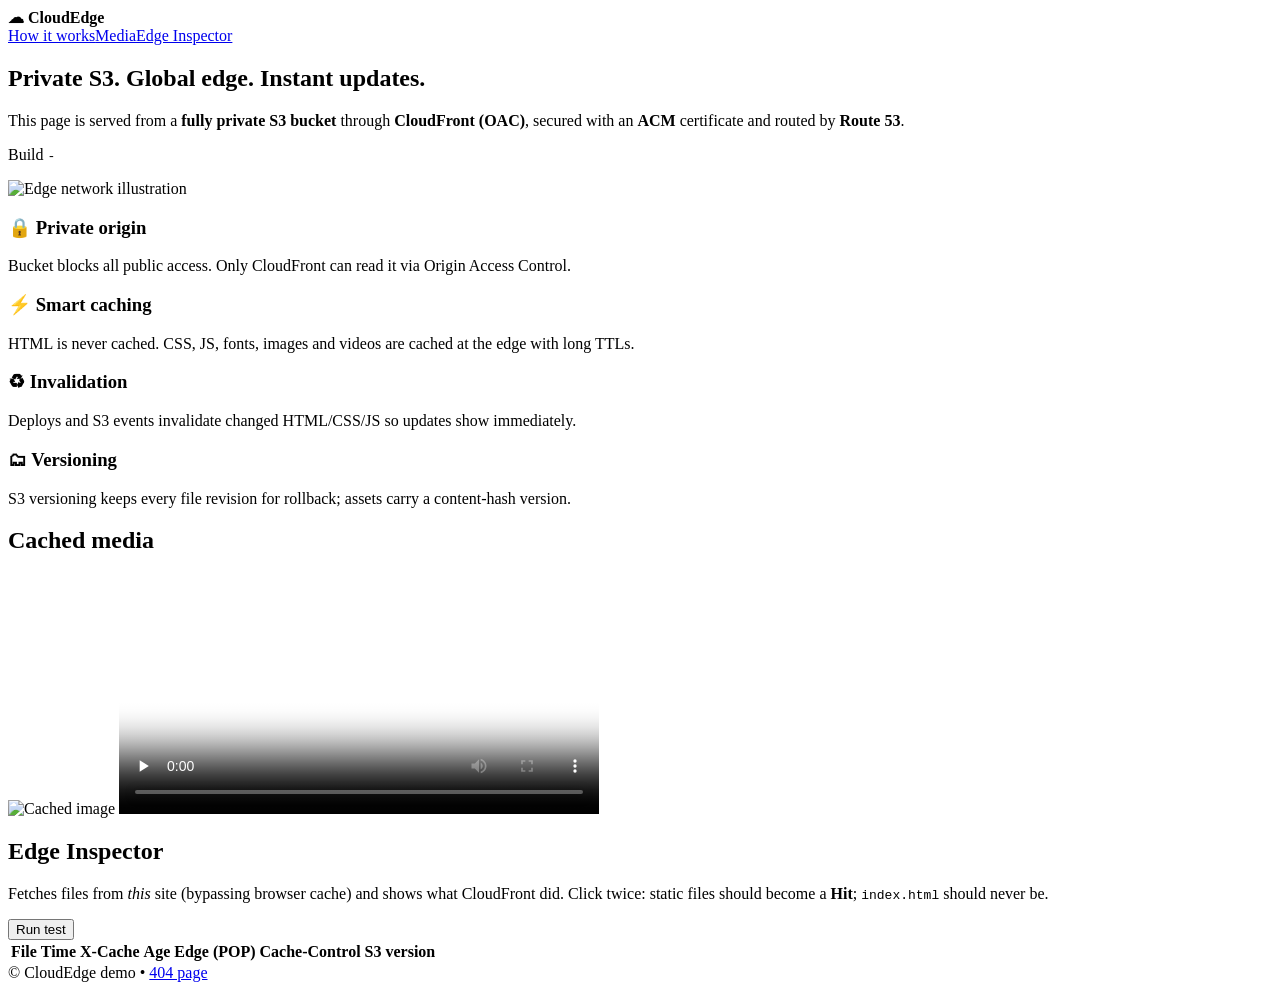
==== website/index.html @ f9584ca4 "website content" ====
<!DOCTYPE html>
<html lang="en">
<head>
  <meta charset="utf-8">
  <meta name="viewport" content="width=device-width, initial-scale=1">
  <meta name="build" content="__VERSION__">
  <title>CloudEdge – Private S3 + CloudFront Static Site</title>
  <meta name="description" content="Static website served privately from S3 through CloudFront with OAC, ACM TLS and Route 53.">
  <link rel="icon" href="/images/favicon.svg" type="image/svg+xml">
  <link rel="stylesheet" href="/css/style.css?v=__VERSION__">
</head>
<body>
  <header class="nav">
    <strong>☁ CloudEdge</strong>
    <nav><a href="#how">How it works</a><a href="#media">Media</a><a href="#inspector">Edge Inspector</a></nav>
  </header>

  <section class="hero">
    <div>
      <h1>Private S3. Global edge. Instant updates.</h1>
      <p>This page is served from a <b>fully private S3 bucket</b> through <b>CloudFront (OAC)</b>,
         secured with an <b>ACM</b> certificate and routed by <b>Route 53</b>.</p>
      <p class="pill">Build <code id="build">-</code></p>
    </div>
    <img src="/images/hero.svg?v=__VERSION__" alt="Edge network illustration" width="520" height="320">
  </section>

  <section id="how" class="grid">
    <article><h3>🔒 Private origin</h3><p>Bucket blocks all public access. Only CloudFront can read it via Origin Access Control.</p></article>
    <article><h3>⚡ Smart caching</h3><p>HTML is never cached. CSS, JS, fonts, images and videos are cached at the edge with long TTLs.</p></article>
    <article><h3>♻ Invalidation</h3><p>Deploys and S3 events invalidate changed HTML/CSS/JS so updates show immediately.</p></article>
    <article><h3>🗂 Versioning</h3><p>S3 versioning keeps every file revision for rollback; assets carry a content-hash version.</p></article>
  </section>

  <section id="media">
    <h2>Cached media</h2>
    <div class="media">
      <img src="/images/hero.svg?v=__VERSION__" alt="Cached image" loading="lazy">
      <video controls preload="none" poster="/images/hero.svg" width="480">
        <source src="/videos/demo.mp4" type="video/mp4">
      </video>
    </div>
  </section>

  <section id="inspector">
    <h2>Edge Inspector</h2>
    <p>Fetches files from <i>this</i> site (bypassing browser cache) and shows what CloudFront did. Click twice: static files should become a <b>Hit</b>; <code>index.html</code> should never be.</p>
    <button id="run">Run test</button>
    <div class="table-wrap">
      <table id="result">
        <thead><tr><th>File</th><th>Time</th><th>X-Cache</th><th>Age</th><th>Edge (POP)</th><th>Cache-Control</th><th>S3 version</th></tr></thead>
        <tbody></tbody>
      </table>
    </div>
  </section>

  <footer>© CloudEdge demo • <a href="/error.html">404 page</a></footer>
  <script src="/js/app.js?v=__VERSION__" defer></script>
</body>
</html>
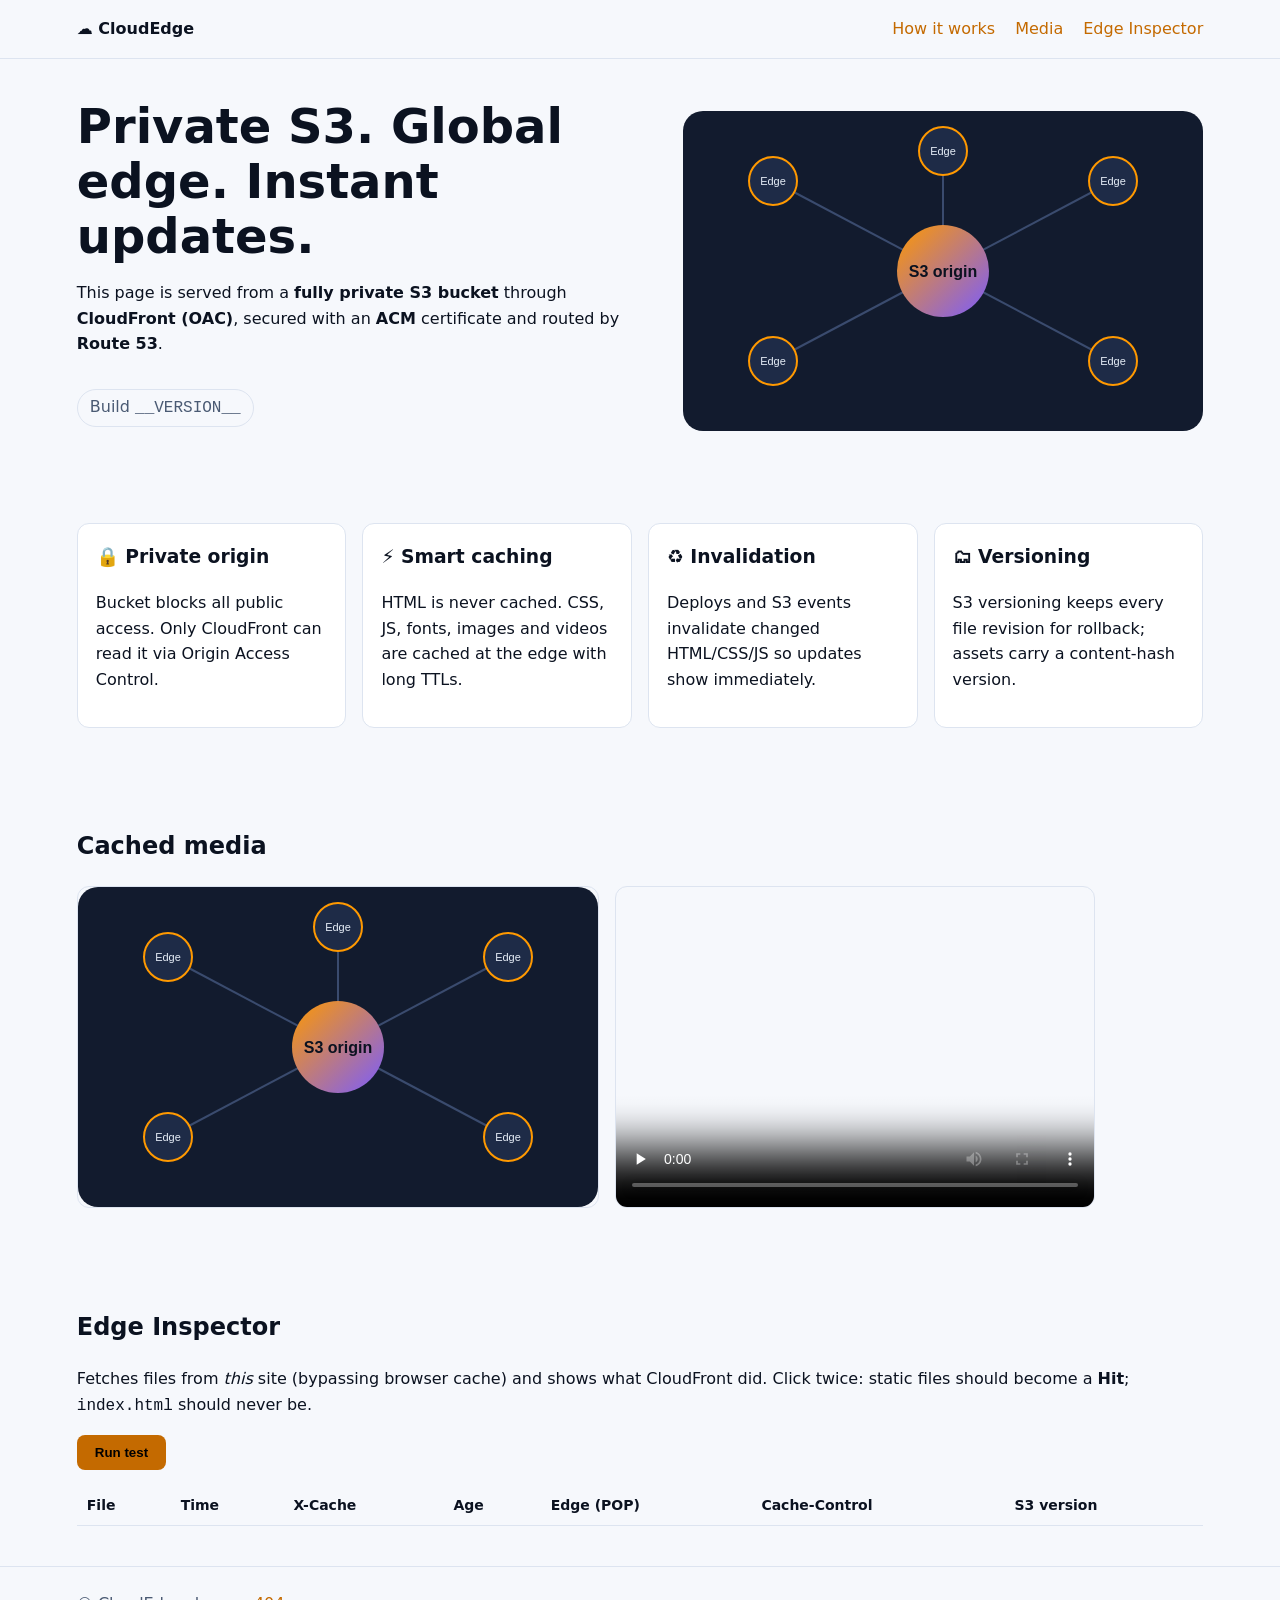
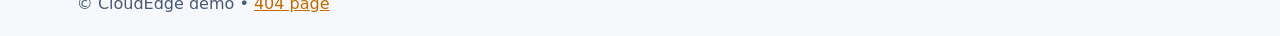
==== commit 4eb286d8: "improved the readme.md file" ====
--- a/website/index.html
+++ b/website/index.html
@@ -6,8 +6,8 @@
   <meta name="build" content="__VERSION__">
   <title>CloudEdge – Private S3 + CloudFront Static Site</title>
   <meta name="description" content="Static website served privately from S3 through CloudFront with OAC, ACM TLS and Route 53.">
-  <link rel="icon" href="/images/favicon.svg" type="image/svg+xml">
-  <link rel="stylesheet" href="/css/style.css?v=__VERSION__">
+  <link rel="icon" href="./images/favicon.svg" type="image/svg+xml">
+  <link rel="stylesheet" href="./css/style.css?v=__VERSION__">
 </head>
 <body>
   <header class="nav">
@@ -22,7 +22,7 @@
          secured with an <b>ACM</b> certificate and routed by <b>Route 53</b>.</p>
       <p class="pill">Build <code id="build">-</code></p>
     </div>
-    <img src="/images/hero.svg?v=__VERSION__" alt="Edge network illustration" width="520" height="320">
+    <img src="./images/hero.svg?v=__VERSION__" alt="Edge network illustration" width="520" height="320">
   </section>
 
   <section id="how" class="grid">
@@ -35,9 +35,9 @@
   <section id="media">
     <h2>Cached media</h2>
     <div class="media">
-      <img src="/images/hero.svg?v=__VERSION__" alt="Cached image" loading="lazy">
+      <img src="./images/hero.svg?v=__VERSION__" alt="Cached image" loading="lazy">
       <video controls preload="none" poster="/images/hero.svg" width="480">
-        <source src="/videos/demo.mp4" type="video/mp4">
+        <source src="./videos/demo.mp4" type="video/mp4">
       </video>
     </div>
   </section>
@@ -55,6 +55,6 @@
   </section>
 
   <footer>© CloudEdge demo • <a href="/error.html">404 page</a></footer>
-  <script src="/js/app.js?v=__VERSION__" defer></script>
+  <script src="./js/app.js?v=__VERSION__" defer></script>
 </body>
 </html>
--- a/website/css/style.css
+++ b/website/css/style.css
@@ -0,0 +1,25 @@
+@font-face{font-family:"Inter";src:url("/fonts/inter-var.woff2") format("woff2");font-weight:100 900;font-display:swap}
+:root{--bg:#0b1220;--fg:#e6edf7;--muted:#9fb0c8;--card:#121b2e;--accent:#ff9900;--line:#23304a}
+@media (prefers-color-scheme:light){:root{--bg:#f6f8fc;--fg:#0b1220;--muted:#4a5a73;--card:#fff;--accent:#c46a00;--line:#dde4f0}}
+*{box-sizing:border-box}
+body{margin:0;background:var(--bg);color:var(--fg);font:16px/1.6 "Inter",system-ui,-apple-system,Segoe UI,Roboto,sans-serif}
+a{color:var(--accent)}
+.nav{display:flex;justify-content:space-between;align-items:center;padding:16px 6vw;border-bottom:1px solid var(--line)}
+.nav a{margin-left:20px;text-decoration:none}
+section{padding:40px 6vw}
+.hero{display:flex;gap:32px;align-items:center;flex-wrap:wrap}
+.hero>div{flex:1 1 320px}
+.hero img{max-width:100%;height:auto}
+h1{font-size:clamp(28px,5vw,48px);line-height:1.15;margin:0 0 12px}
+.pill{display:inline-block;padding:4px 12px;border:1px solid var(--line);border-radius:99px;color:var(--muted)}
+.grid{display:grid;grid-template-columns:repeat(auto-fit,minmax(220px,1fr));gap:16px}
+article{background:var(--card);border:1px solid var(--line);border-radius:12px;padding:18px}
+article h3{margin-top:0}
+.media{display:flex;gap:16px;flex-wrap:wrap}
+.media img,.media video{max-width:100%;border-radius:12px;border:1px solid var(--line)}
+button{background:var(--accent);color:#000;border:0;padding:10px 18px;border-radius:8px;font-weight:600;cursor:pointer}
+.table-wrap{overflow-x:auto;margin-top:16px}
+table{border-collapse:collapse;width:100%;font-size:14px}
+th,td{padding:8px 10px;border-bottom:1px solid var(--line);text-align:left;white-space:nowrap}
+.hit{color:#2ecc71;font-weight:700}.miss{color:#ffb020;font-weight:700}
+footer{padding:24px 6vw;color:var(--muted);border-top:1px solid var(--line)}
